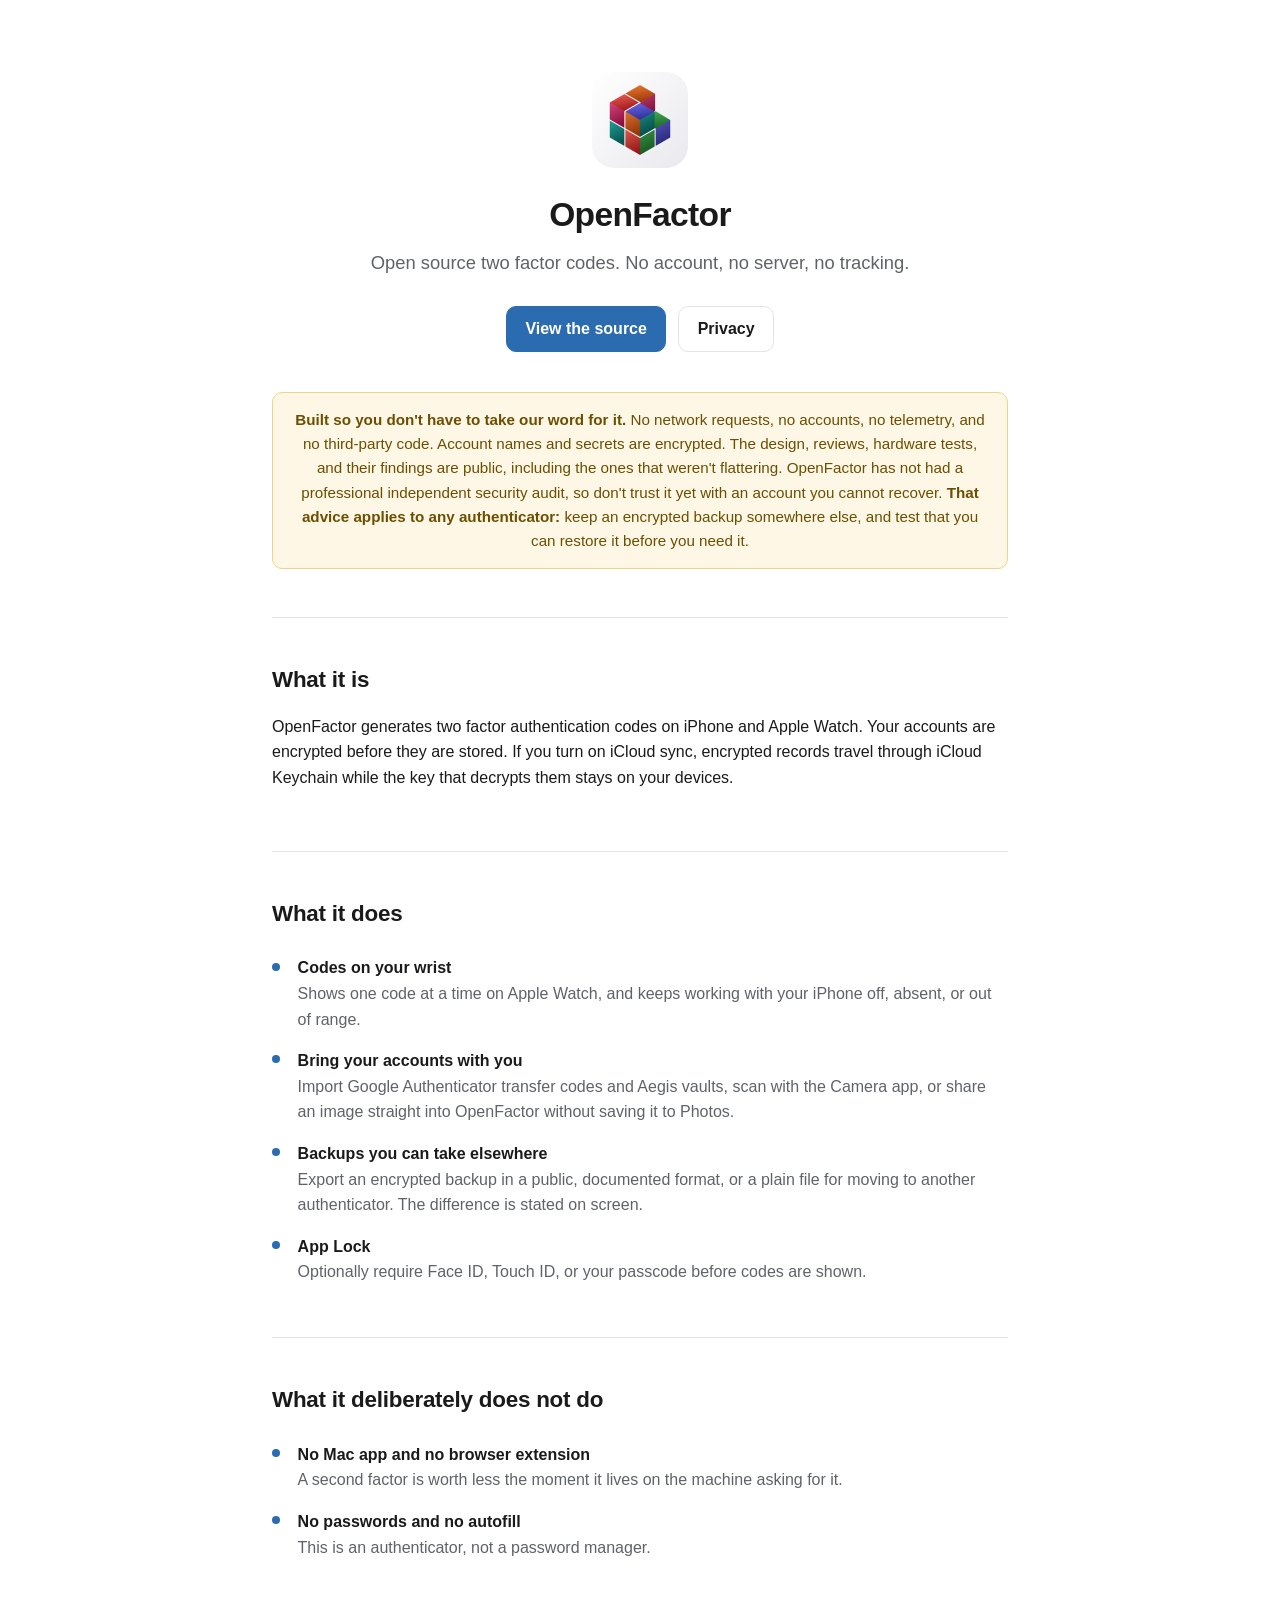
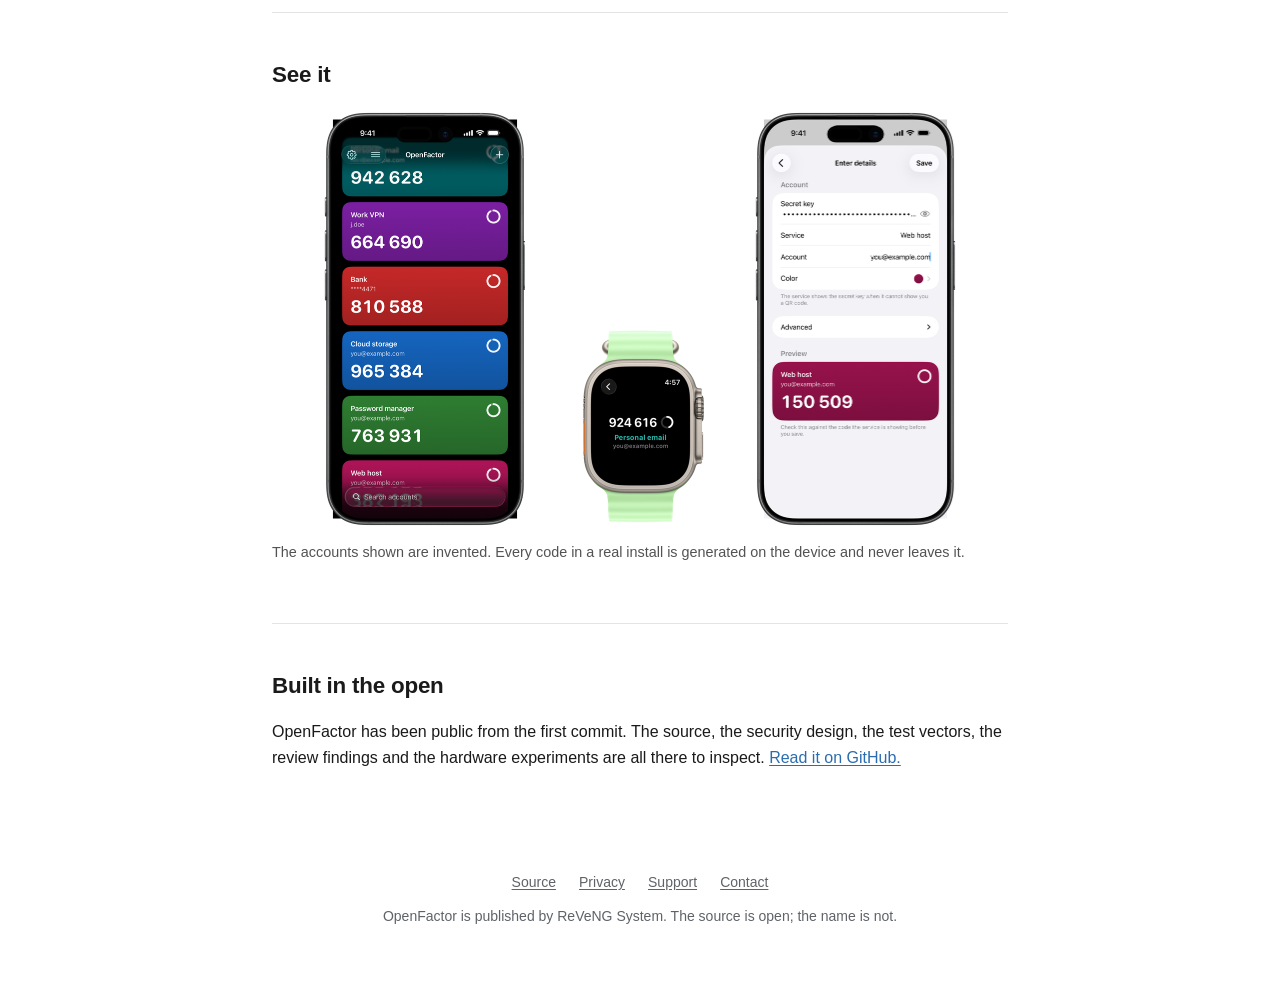
==== site/index.html @ 3990916a "docs: tighten the site, and stop hedging a claim the repository makes flatly Feedback from a reviewe" ====
<!doctype html>
<html lang="en">
<head>
  <meta charset="utf-8">
  <meta name="viewport" content="width=device-width, initial-scale=1">
  <title>OpenFactor</title>
  <meta name="description" content="An open source two factor authenticator for iPhone and Apple Watch. No account, no server, no tracking.">
  <link rel="icon" href="assets/icon-light.png">
  <link rel="stylesheet" href="assets/style.css">
</head>
<body>
  <main>
    <header class="hero">
      <img class="icon" src="assets/icon-light.png" alt="OpenFactor icon" width="96" height="96">
      <h1>OpenFactor</h1>
      <p class="tagline">Open source two factor codes. No account, no server, no tracking.</p>
      <div class="actions">
        <a class="btn primary" href="https://github.com/dragut-eth/openfactor">View the source</a>
        <a class="btn" href="privacy.html">Privacy</a>
      </div>

      <div class="status">
        <strong>Built so you don't have to take our word for it.</strong> No network requests, no
        accounts, no telemetry, and no third-party code. Account names and secrets are encrypted.
        The design, reviews, hardware tests, and their findings are public, including the ones
        that weren't flattering. OpenFactor has not had a professional independent security audit,
        so don't trust it yet with an account you cannot recover. <strong>That advice applies to
        any authenticator:</strong> keep an encrypted backup somewhere else, and test that you can
        restore it before you need it.
      </div>
    </header>

    <section>
      <h2>What it is</h2>
      <p>
        OpenFactor generates two factor authentication codes on iPhone and Apple Watch. Your
        accounts are encrypted before they are stored. If you turn on iCloud sync, encrypted
        records travel through iCloud Keychain while the key that decrypts them stays on your
        devices.
      </p>
    </section>

    <section>
      <h2>What it does</h2>
      <ul class="points">
        <li>
          <strong>Codes on your wrist</strong>
          <span>Shows one code at a time on Apple Watch, and keeps working with your iPhone off,
          absent, or out of range.</span>
        </li>
        <li>
          <strong>Bring your accounts with you</strong>
          <span>Import Google Authenticator transfer codes and Aegis vaults, scan with the Camera
          app, or share an image straight into OpenFactor without saving it to Photos.</span>
        </li>
        <li>
          <strong>Backups you can take elsewhere</strong>
          <span>Export an encrypted backup in a public, documented format, or a plain file for
          moving to another authenticator. The difference is stated on screen.</span>
        </li>
        <li>
          <strong>App Lock</strong>
          <span>Optionally require Face ID, Touch ID, or your passcode before codes are
          shown.</span>
        </li>
      </ul>
    </section>

    <section>
      <h2>What it deliberately does not do</h2>
      <ul class="points">
        <li>
          <strong>No Mac app and no browser extension</strong>
          <span>A second factor is worth less the moment it lives on the machine asking for
          it.</span>
        </li>
        <li>
          <strong>No passwords and no autofill</strong>
          <span>This is an authenticator, not a password manager.</span>
        </li>
      </ul>
    </section>

    <section>
      <h2>See it</h2>
      <div class="shots">
        <img src="assets/screenshots/list.png" width="411" height="840"
             alt="The account list on iPhone, six accounts each showing a six digit code and a
                  countdown ring">
        <img class="watch" src="assets/screenshots/watch.png" width="258" height="412"
             alt="A single code filling the screen of an Apple Watch Ultra">
        <img src="assets/screenshots/add.png" width="411" height="840"
             alt="Adding an account on iPhone, with the camera ready to scan a QR code">
      </div>
      <p class="note">
        The accounts shown are invented. Every code in a real install is generated on the device
        and never leaves it.
      </p>
    </section>

    <section>
      <h2>Built in the open</h2>
      <p>
        OpenFactor has been public from the first commit. The source, the security design, the
        test vectors, the review findings and the hardware experiments are all there to inspect.
        <a href="https://github.com/dragut-eth/openfactor">Read it on GitHub.</a>
      </p>
    </section>
  </main>

  <footer>
    <nav>
      <a href="https://github.com/dragut-eth/openfactor">Source</a>
      <a href="privacy.html">Privacy</a>
      <a href="https://github.com/dragut-eth/openfactor/issues">Support</a>
      <a href="mailto:info@openfactor.dev">Contact</a>
    </nav>
    <div>OpenFactor is published by ReVeNG System. The source is open; the name is not.</div>
  </footer>
</body>
</html>
---- site/assets/style.css ----
/* One stylesheet, no framework, no build. Matches the app's plainness.
   Light only, deliberately: the app icon used here has a near-white background, so a dark
   page would sit a bright tile on a dark ground. One palette, one icon, always matching. */

:root {
  /* Tells the browser this page is light, so it stops darkening scrollbars, form
     controls and the space beyond the page when the OS is in dark mode. */
  color-scheme: light;

  --bg: #ffffff;
  --fg: #1a1a1a;
  --muted: #5f6368;
  --line: #e4e4e7;
  --accent: #2b6cb0;
  --card: #fafafa;
  --warn-bg: #fff7e6;
  --warn-line: #f0d38a;
  --warn-fg: #6b4e00;
  --max: 46rem;
}

* { box-sizing: border-box; }

html { -webkit-text-size-adjust: 100%; }

body {
  margin: 0;
  background: var(--bg);
  color: var(--fg);
  font: 16px/1.6 -apple-system, BlinkMacSystemFont, "Segoe UI", Roboto, Helvetica, Arial, sans-serif;
  padding: 0 1.25rem;
}

main { max-width: var(--max); margin: 0 auto; }

a { color: var(--accent); text-underline-offset: 2px; }

/* Header */
header.hero {
  text-align: center;
  padding: 4.5rem 0 3rem;
  border-bottom: 1px solid var(--line);
}
header.hero img.icon {
  width: 96px; height: 96px;
  border-radius: 22px;
  display: block; margin: 0 auto 1.25rem;
}
header.hero h1 { font-size: 2.1rem; margin: 0 0 .4rem; letter-spacing: -0.02em; }
header.hero p.tagline { font-size: 1.15rem; color: var(--muted); margin: 0 0 1.75rem; }

.actions { display: flex; gap: .75rem; justify-content: center; flex-wrap: wrap; }
.btn {
  display: inline-block;
  padding: .6rem 1.15rem;
  border-radius: 10px;
  text-decoration: none;
  font-weight: 600;
  border: 1px solid var(--line);
  color: var(--fg);
}
.btn.primary { background: var(--accent); color: #fff; border-color: var(--accent); }

/* Status banner */
.status {
  background: var(--warn-bg);
  border: 1px solid var(--warn-line);
  color: var(--warn-fg);
  border-radius: 10px;
  padding: .9rem 1.1rem;
  margin: 2.5rem 0 0;
  font-size: .95rem;
}
.status strong { font-weight: 700; }

/* Sections */
section { padding: 2.75rem 0; border-bottom: 1px solid var(--line); }
section:last-of-type { border-bottom: 0; }
section h2 { font-size: 1.4rem; margin: 0 0 1rem; letter-spacing: -0.01em; }

ul.points { list-style: none; padding: 0; margin: 0; }
ul.points li { padding: .5rem 0 .5rem 1.6rem; position: relative; }
ul.points li::before {
  content: "";
  position: absolute; left: 0; top: .95rem;
  width: .5rem; height: .5rem; border-radius: 50%;
  background: var(--accent);
}
ul.points li strong { display: block; }
ul.points li span { color: var(--muted); }

/* Screenshots */
/* **Heights, not widths, and that is the whole point.** A grid stretching each image to a column
   made the Ultra render as tall as the iPhone, so a 49 mm watch looked like a tablet. These are
   Apple's own product bezels, so the devices are already at their true relative size: the phone
   bezel spans about 152 mm and the watch about 75 mm, and the images are exported at heights in
   that same ratio. Sizing by height and letting width follow keeps it. */
.shots {
  display: flex;
  flex-wrap: wrap;
  align-items: flex-end;
  justify-content: center;
  gap: clamp(1rem, 4vw, 3rem);
}
.shots img {
  height: clamp(260px, 42vw, 420px);
  width: auto;
  /* The bezels carry their own rounded corners and drop shadow, so a border or a background
     behind them would draw a rectangle around a picture of a phone. */
  border: 0;
  background: none;
}
.shots img.watch {
  /* 412/840, the exported ratio, which is 75 mm against 152 mm. */
  height: clamp(128px, 20.6vw, 206px);
}

/* Under the screenshots: says the accounts in them are invented. Small, because it is a caption
   rather than a claim, and present because a grid of plausible looking bank codes should say so. */
.note {
  font-size: .9rem;
  opacity: .75;
  margin-top: .75rem;
}

/* Footer */
footer {
  max-width: var(--max);
  margin: 0 auto;
  padding: 2.5rem 0 3.5rem;
  color: var(--muted);
  font-size: .875rem;
  text-align: center;
}
footer a { color: var(--muted); }
footer nav { margin-bottom: .75rem; }
footer nav a { margin: 0 .6rem; }
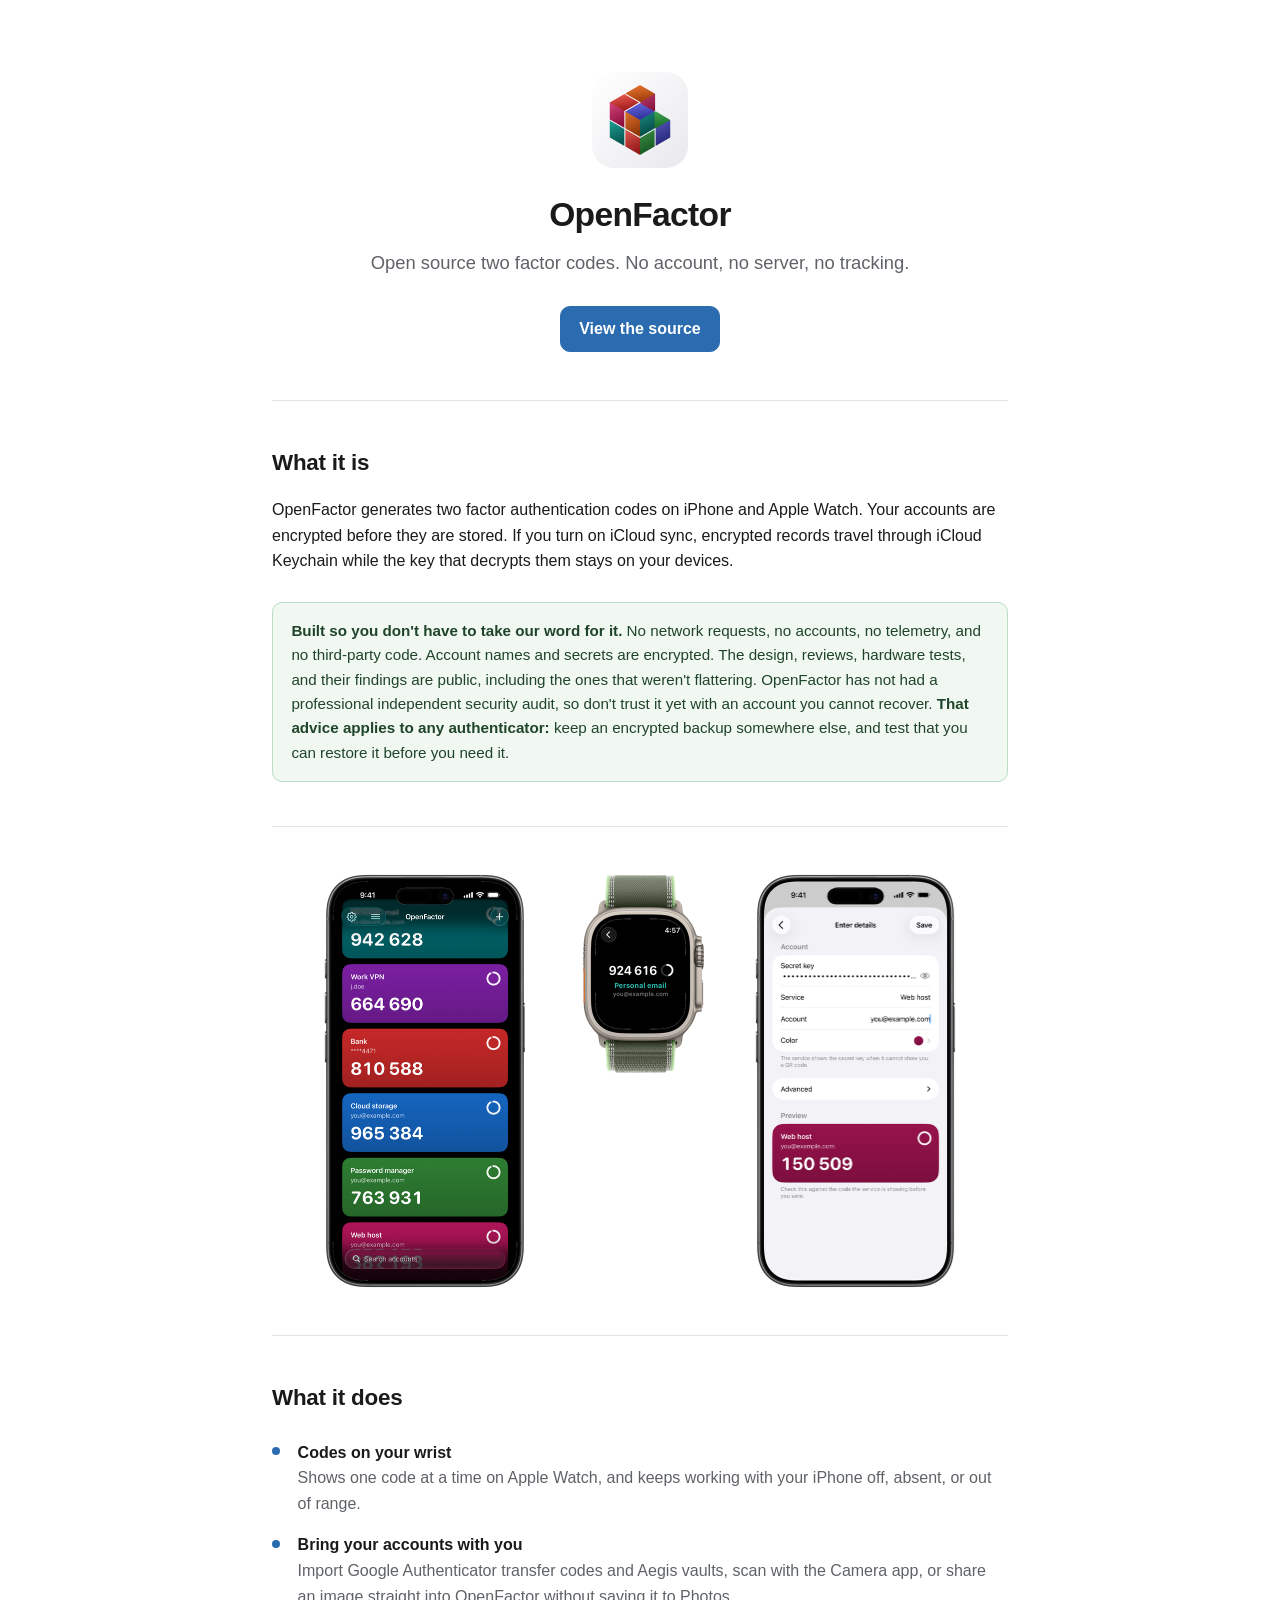
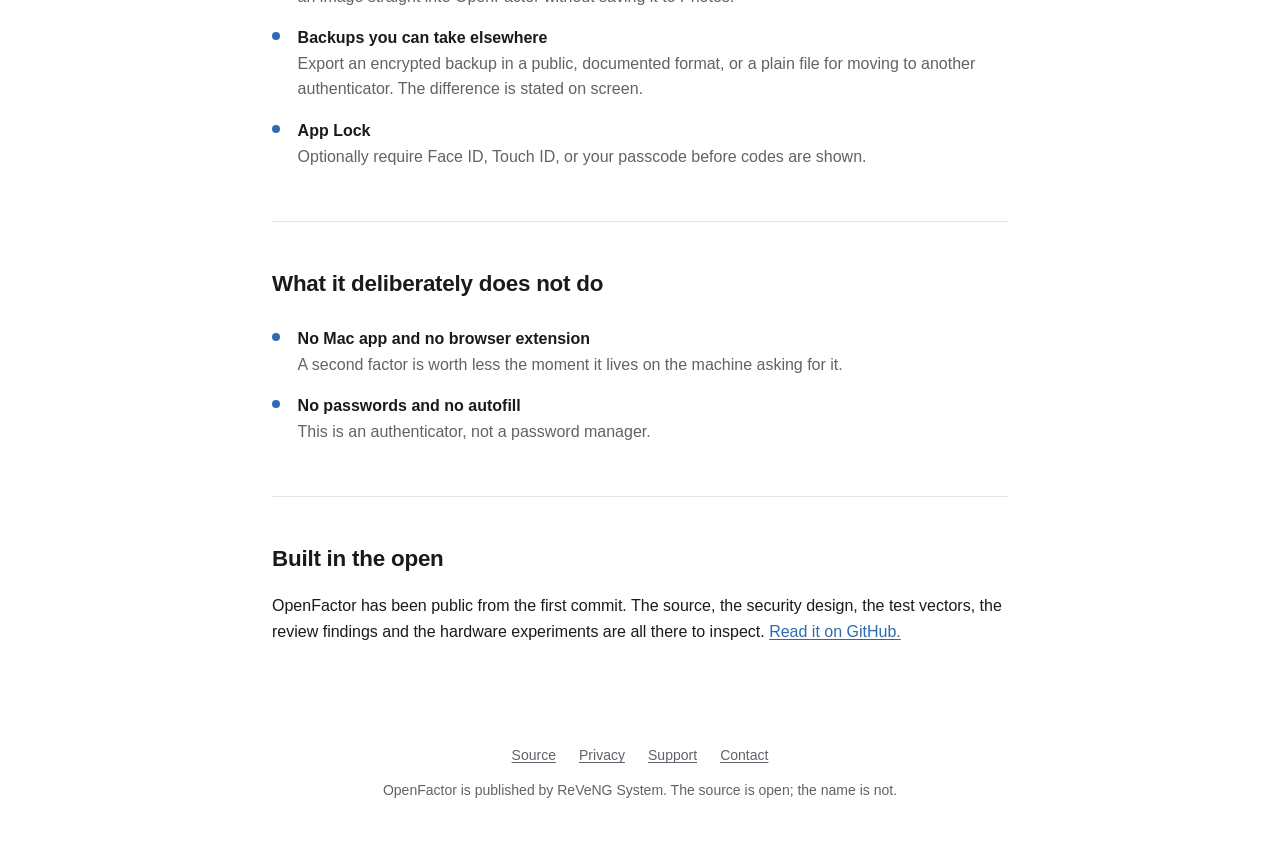
==== commit 5e8c1143: "docs: reorder the page, and the statement stops looking like a warning Structure changes from Xavier" ====
--- a/site/index.html
+++ b/site/index.html
@@ -16,18 +16,8 @@
       <p class="tagline">Open source two factor codes. No account, no server, no tracking.</p>
       <div class="actions">
         <a class="btn primary" href="https://github.com/dragut-eth/openfactor">View the source</a>
-        <a class="btn" href="privacy.html">Privacy</a>
       </div>
 
-      <div class="status">
-        <strong>Built so you don't have to take our word for it.</strong> No network requests, no
-        accounts, no telemetry, and no third-party code. Account names and secrets are encrypted.
-        The design, reviews, hardware tests, and their findings are public, including the ones
-        that weren't flattering. OpenFactor has not had a professional independent security audit,
-        so don't trust it yet with an account you cannot recover. <strong>That advice applies to
-        any authenticator:</strong> keep an encrypted backup somewhere else, and test that you can
-        restore it before you need it.
-      </div>
     </header>
 
     <section>
@@ -38,6 +28,28 @@
         records travel through iCloud Keychain while the key that decrypts them stays on your
         devices.
       </p>
+
+      <div class="statement">
+        <strong>Built so you don't have to take our word for it.</strong> No network requests, no
+        accounts, no telemetry, and no third-party code. Account names and secrets are encrypted.
+        The design, reviews, hardware tests, and their findings are public, including the ones
+        that weren't flattering. OpenFactor has not had a professional independent security audit,
+        so don't trust it yet with an account you cannot recover. <strong>That advice applies to
+        any authenticator:</strong> keep an encrypted backup somewhere else, and test that you can
+        restore it before you need it.
+      </div>
+    </section>
+
+    <section class="shots-section">
+      <div class="shots">
+        <img src="assets/screenshots/list.png" width="411" height="840"
+             alt="The account list on iPhone, six accounts each showing a six digit code and a
+                  countdown ring">
+        <img class="watch" src="assets/screenshots/watch.png" width="258" height="412"
+             alt="A single code filling the screen of an Apple Watch Ultra">
+        <img src="assets/screenshots/add.png" width="411" height="840"
+             alt="Adding an account on iPhone, with the camera ready to scan a QR code">
+      </div>
     </section>
 
     <section>
@@ -81,22 +93,6 @@
       </ul>
     </section>
 
-    <section>
-      <h2>See it</h2>
-      <div class="shots">
-        <img src="assets/screenshots/list.png" width="411" height="840"
-             alt="The account list on iPhone, six accounts each showing a six digit code and a
-                  countdown ring">
-        <img class="watch" src="assets/screenshots/watch.png" width="258" height="412"
-             alt="A single code filling the screen of an Apple Watch Ultra">
-        <img src="assets/screenshots/add.png" width="411" height="840"
-             alt="Adding an account on iPhone, with the camera ready to scan a QR code">
-      </div>
-      <p class="note">
-        The accounts shown are invented. Every code in a real install is generated on the device
-        and never leaves it.
-      </p>
-    </section>
 
     <section>
       <h2>Built in the open</h2>
--- a/site/assets/style.css
+++ b/site/assets/style.css
@@ -13,9 +13,12 @@
   --line: #e4e4e7;
   --accent: #2b6cb0;
   --card: #fafafa;
-  --warn-bg: #fff7e6;
-  --warn-line: #f0d38a;
-  --warn-fg: #6b4e00;
+  /* **Green, and it is not a warning any more.** This box used to be amber, because it used to
+     open with what the app lacked. It now opens with what the app is and closes with the audit
+     caveat, so an alert palette contradicted the first sentence before anybody read it. */
+  --note-bg: #f1f8f2;
+  --note-line: #bcdcc3;
+  --note-fg: #1f4429;
   --max: 46rem;
 }
 
@@ -62,16 +65,22 @@
 .btn.primary { background: var(--accent); color: #fff; border-color: var(--accent); }
 
 /* Status banner */
-.status {
-  background: var(--warn-bg);
-  border: 1px solid var(--warn-line);
-  color: var(--warn-fg);
+.statement {
+  background: var(--note-bg);
+  border: 1px solid var(--note-line);
+  color: var(--note-fg);
   border-radius: 10px;
-  padding: .9rem 1.1rem;
-  margin: 2.5rem 0 0;
+  padding: 1rem 1.15rem;
+  margin: 1.75rem 0 0;
   font-size: .95rem;
+  /* Left aligned. It sat inside the centred hero and inherited that, which turned a paragraph of
+     prose into a centred block nobody reads to the end of. */
+  text-align: left;
 }
-.status strong { font-weight: 700; }
+.statement strong { font-weight: 700; }
+
+/* The screenshots stand on their own: no heading, no caption, no rule under them. */
+.shots-section { padding: 2.75rem 0; border-bottom: 1px solid var(--line); }
 
 /* Sections */
 section { padding: 2.75rem 0; border-bottom: 1px solid var(--line); }
@@ -98,7 +107,7 @@
 .shots {
   display: flex;
   flex-wrap: wrap;
-  align-items: flex-end;
+  align-items: flex-start;
   justify-content: center;
   gap: clamp(1rem, 4vw, 3rem);
 }
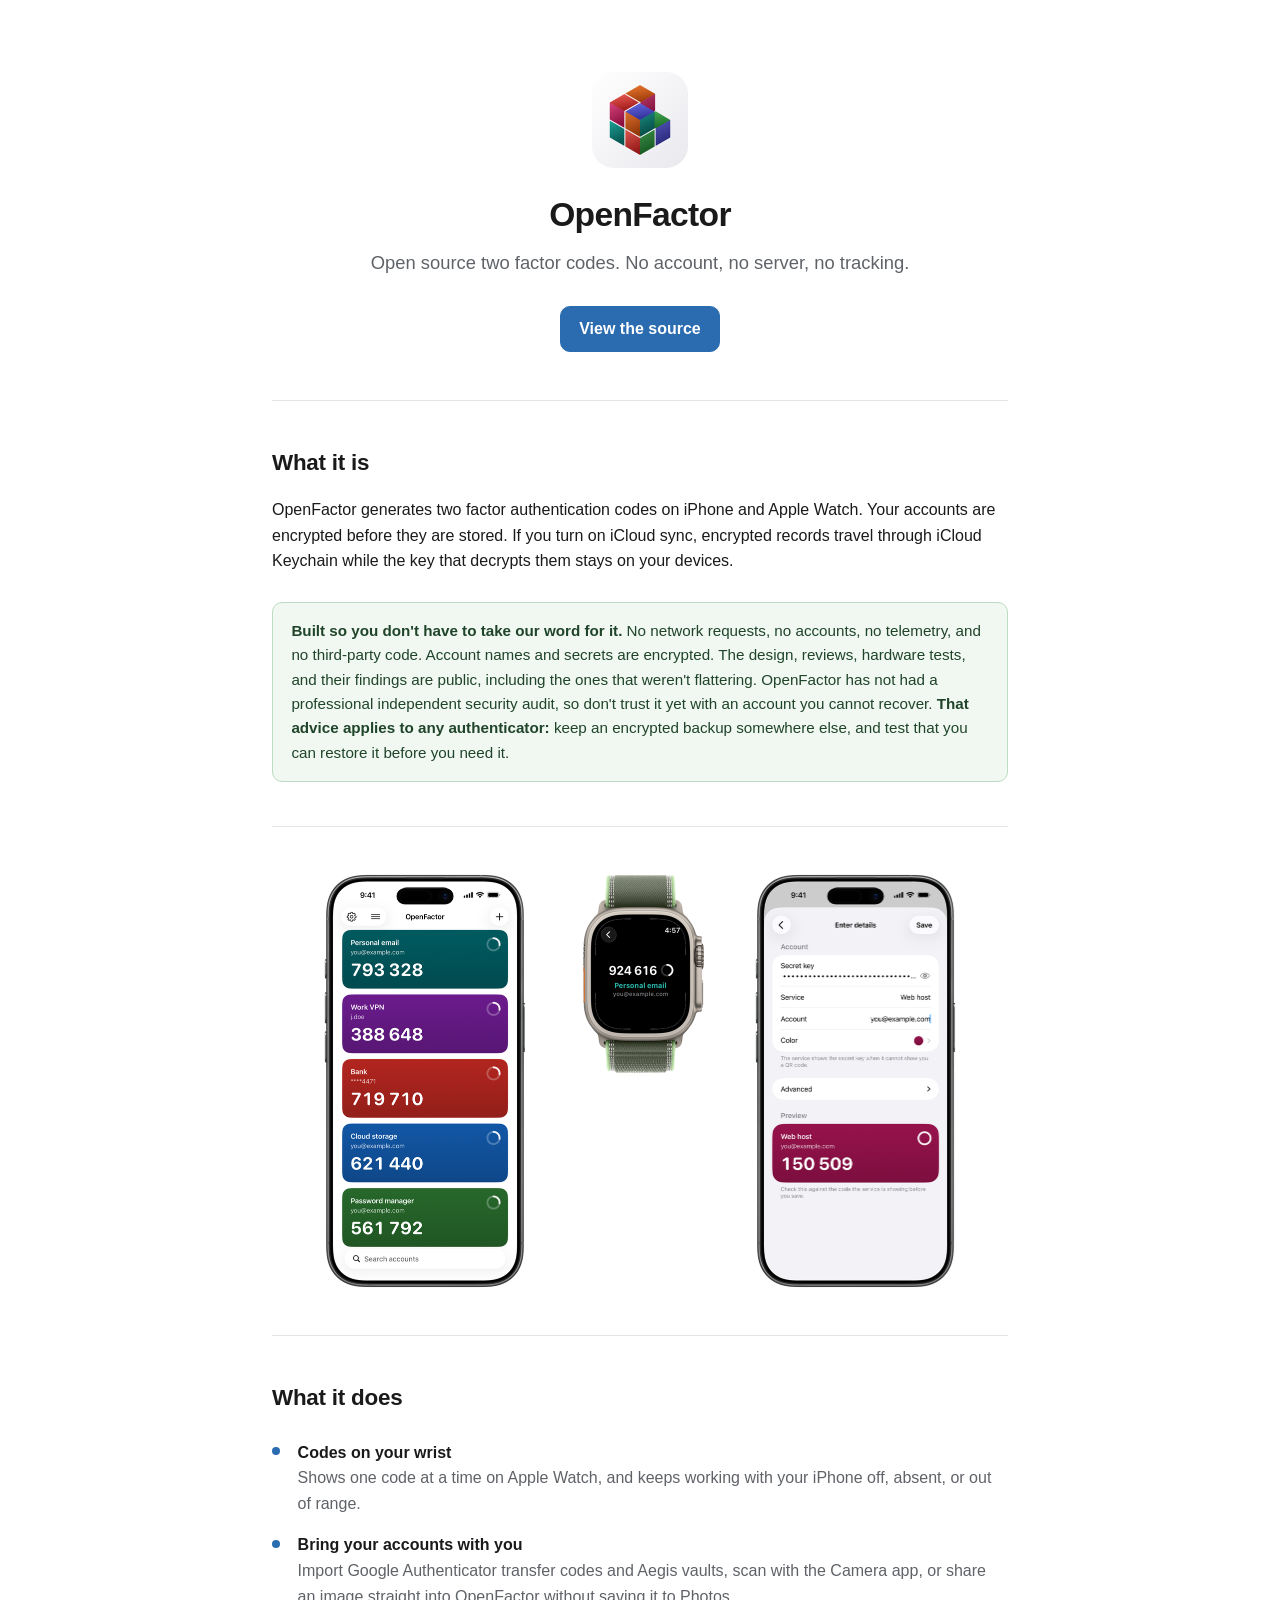
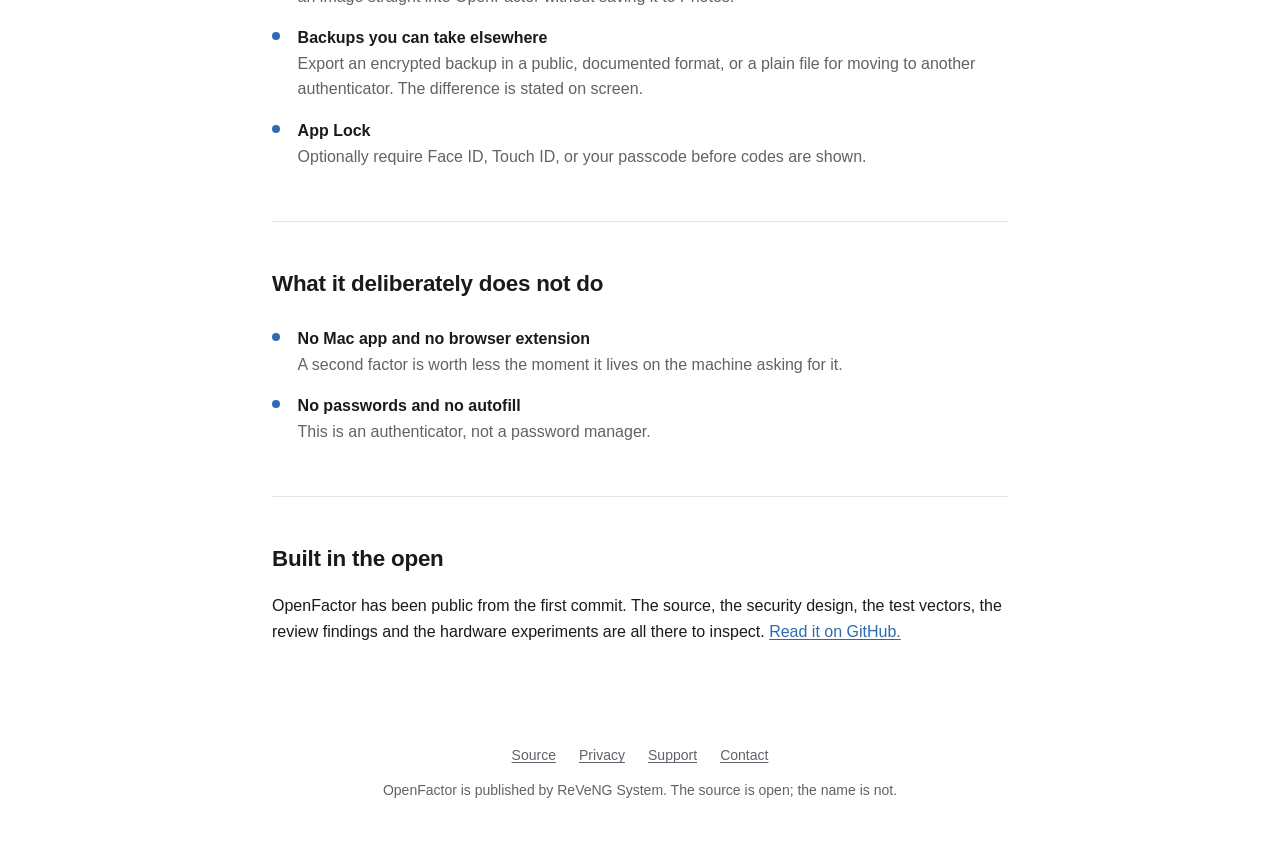
==== commit 47e1682f: "docs: the light account list, because the dark one was caught mid scroll Both are in App Store Conne" ====
--- a/site/index.html
+++ b/site/index.html
@@ -43,7 +43,7 @@
     <section class="shots-section">
       <div class="shots">
         <img src="assets/screenshots/list.png" width="411" height="840"
-             alt="The account list on iPhone, six accounts each showing a six digit code and a
+             alt="The account list on iPhone, five accounts each showing a six digit code and a
                   countdown ring">
         <img class="watch" src="assets/screenshots/watch.png" width="258" height="412"
              alt="A single code filling the screen of an Apple Watch Ultra">
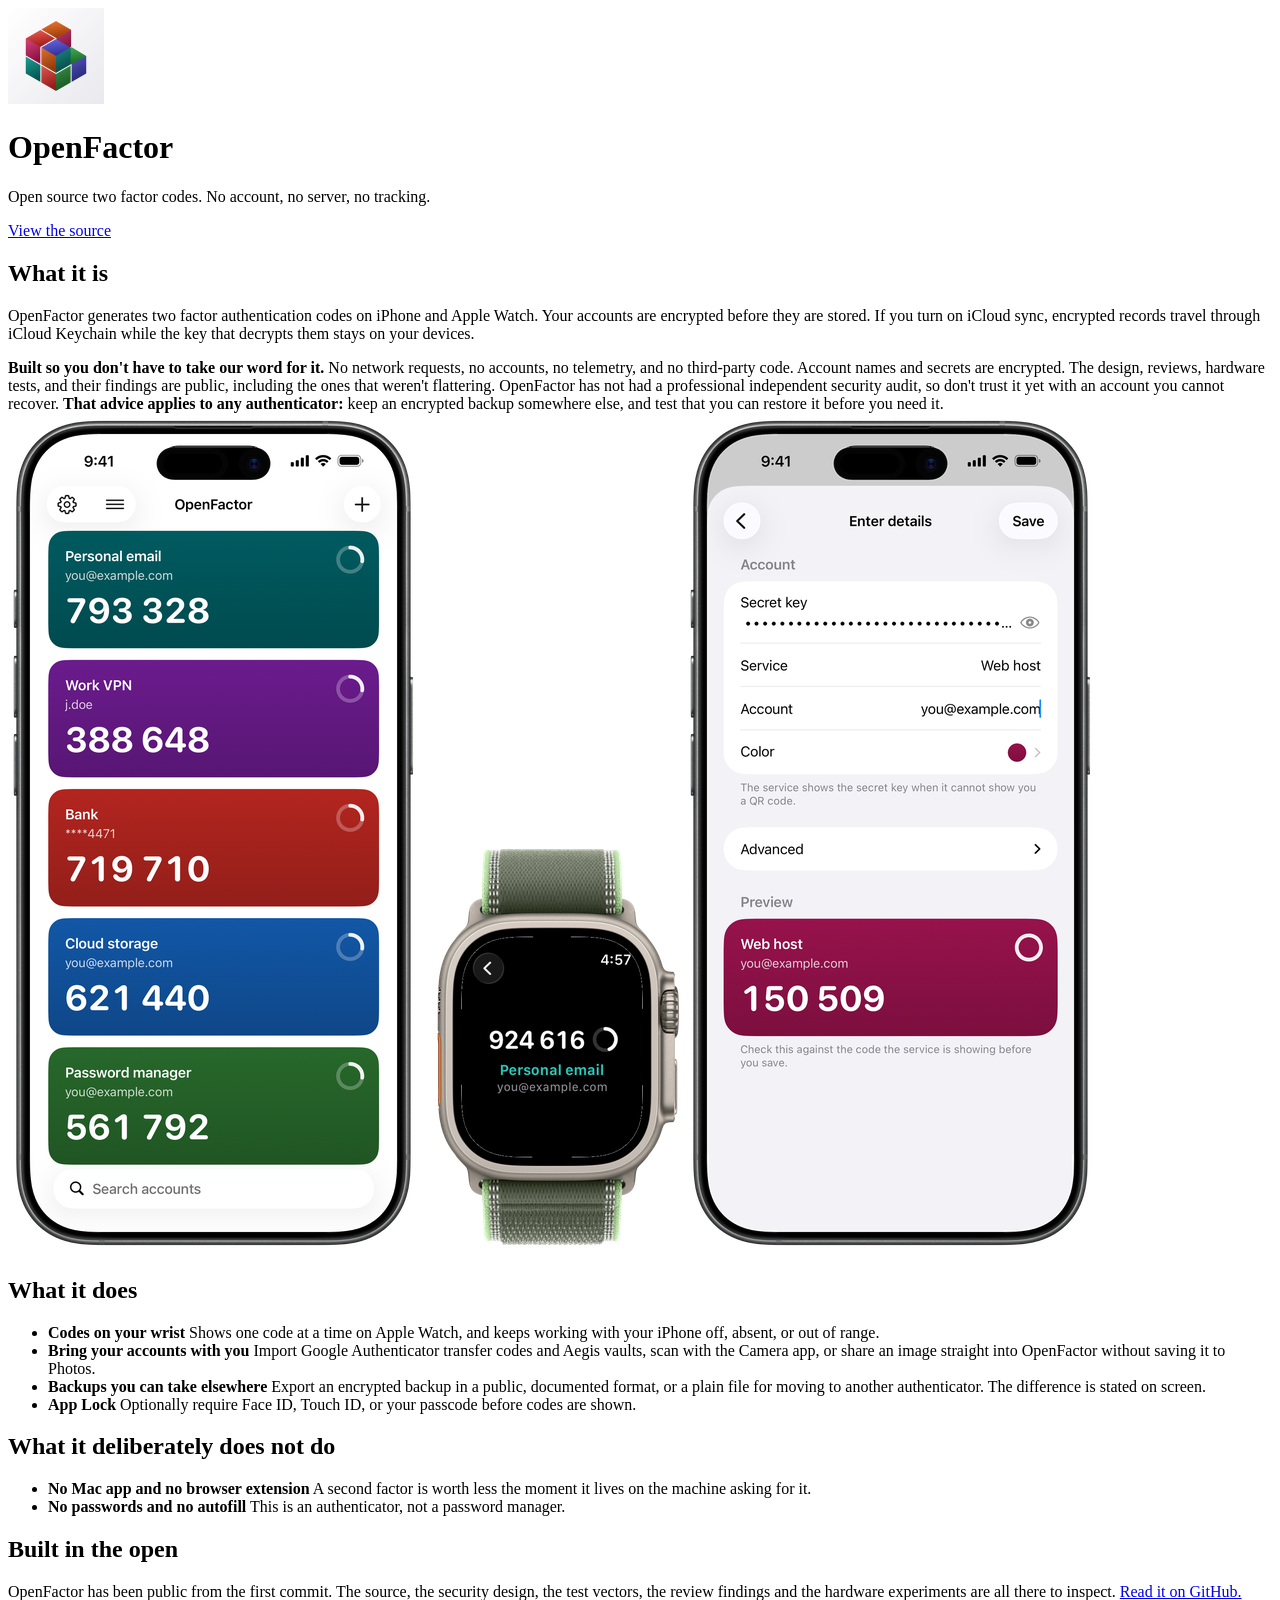
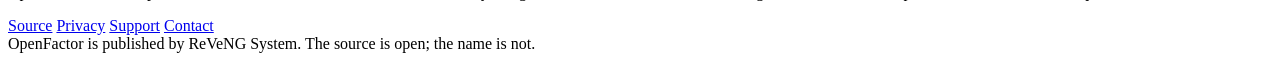
==== commit b60f3d0e: "site: a canonical, a card, and the head a shared link needs www resolves now and did not redirect, s" ====
--- a/site/index.html
+++ b/site/index.html
@@ -5,8 +5,32 @@
   <meta name="viewport" content="width=device-width, initial-scale=1">
   <title>OpenFactor</title>
   <meta name="description" content="An open source two factor authenticator for iPhone and Apple Watch. No account, no server, no tracking.">
-  <link rel="icon" href="assets/icon-light.png">
-  <link rel="stylesheet" href="assets/style.css">
+  <meta name="theme-color" content="#ffffff">
+  <!-- Stated in markup because style.css decides it deliberately: the app icon has a near white
+       background, so the site commits to light rather than following the visitor's system. -->
+  <meta name="color-scheme" content="light">
+  <meta name="author" content="ReVeNG System">
+  <link rel="icon" href="/assets/favicon-32.png" sizes="32x32">
+  <link rel="apple-touch-icon" href="/assets/apple-touch-icon.png">
+  <link rel="stylesheet" href="/assets/style.css">
+
+  <link rel="canonical" href="https://openfactor.dev/">
+
+  <!-- **og:image must be absolute.** A relative one silently fails on most scrapers, which is the
+       usual reason a card renders as a grey rectangle. The dimensions are declared so the first
+       paste renders at the right shape instead of after a re-crawl. -->
+  <meta property="og:type" content="website">
+  <meta property="og:site_name" content="OpenFactor">
+  <meta property="og:url" content="https://openfactor.dev/">
+  <meta property="og:title" content="OpenFactor">
+  <meta property="og:description" content="Open source two factor codes for iPhone and Apple Watch. No account, no server, no tracking.">
+  <meta property="og:image" content="https://openfactor.dev/assets/card.png">
+  <meta property="og:image:width" content="1200">
+  <meta property="og:image:height" content="630">
+  <meta property="og:image:alt" content="OpenFactor, open source two factor codes for iPhone and Apple Watch.">
+  <meta property="og:locale" content="en_US">
+  <!-- Twitter still reads its own card type rather than inferring one from Open Graph. -->
+  <meta name="twitter:card" content="summary_large_image">
 </head>
 <body>
   <main>
@@ -107,7 +131,7 @@
   <footer>
     <nav>
       <a href="https://github.com/dragut-eth/openfactor">Source</a>
-      <a href="privacy.html">Privacy</a>
+      <a href="/privacy">Privacy</a>
       <a href="https://github.com/dragut-eth/openfactor/issues">Support</a>
       <a href="mailto:info@openfactor.dev">Contact</a>
     </nav>
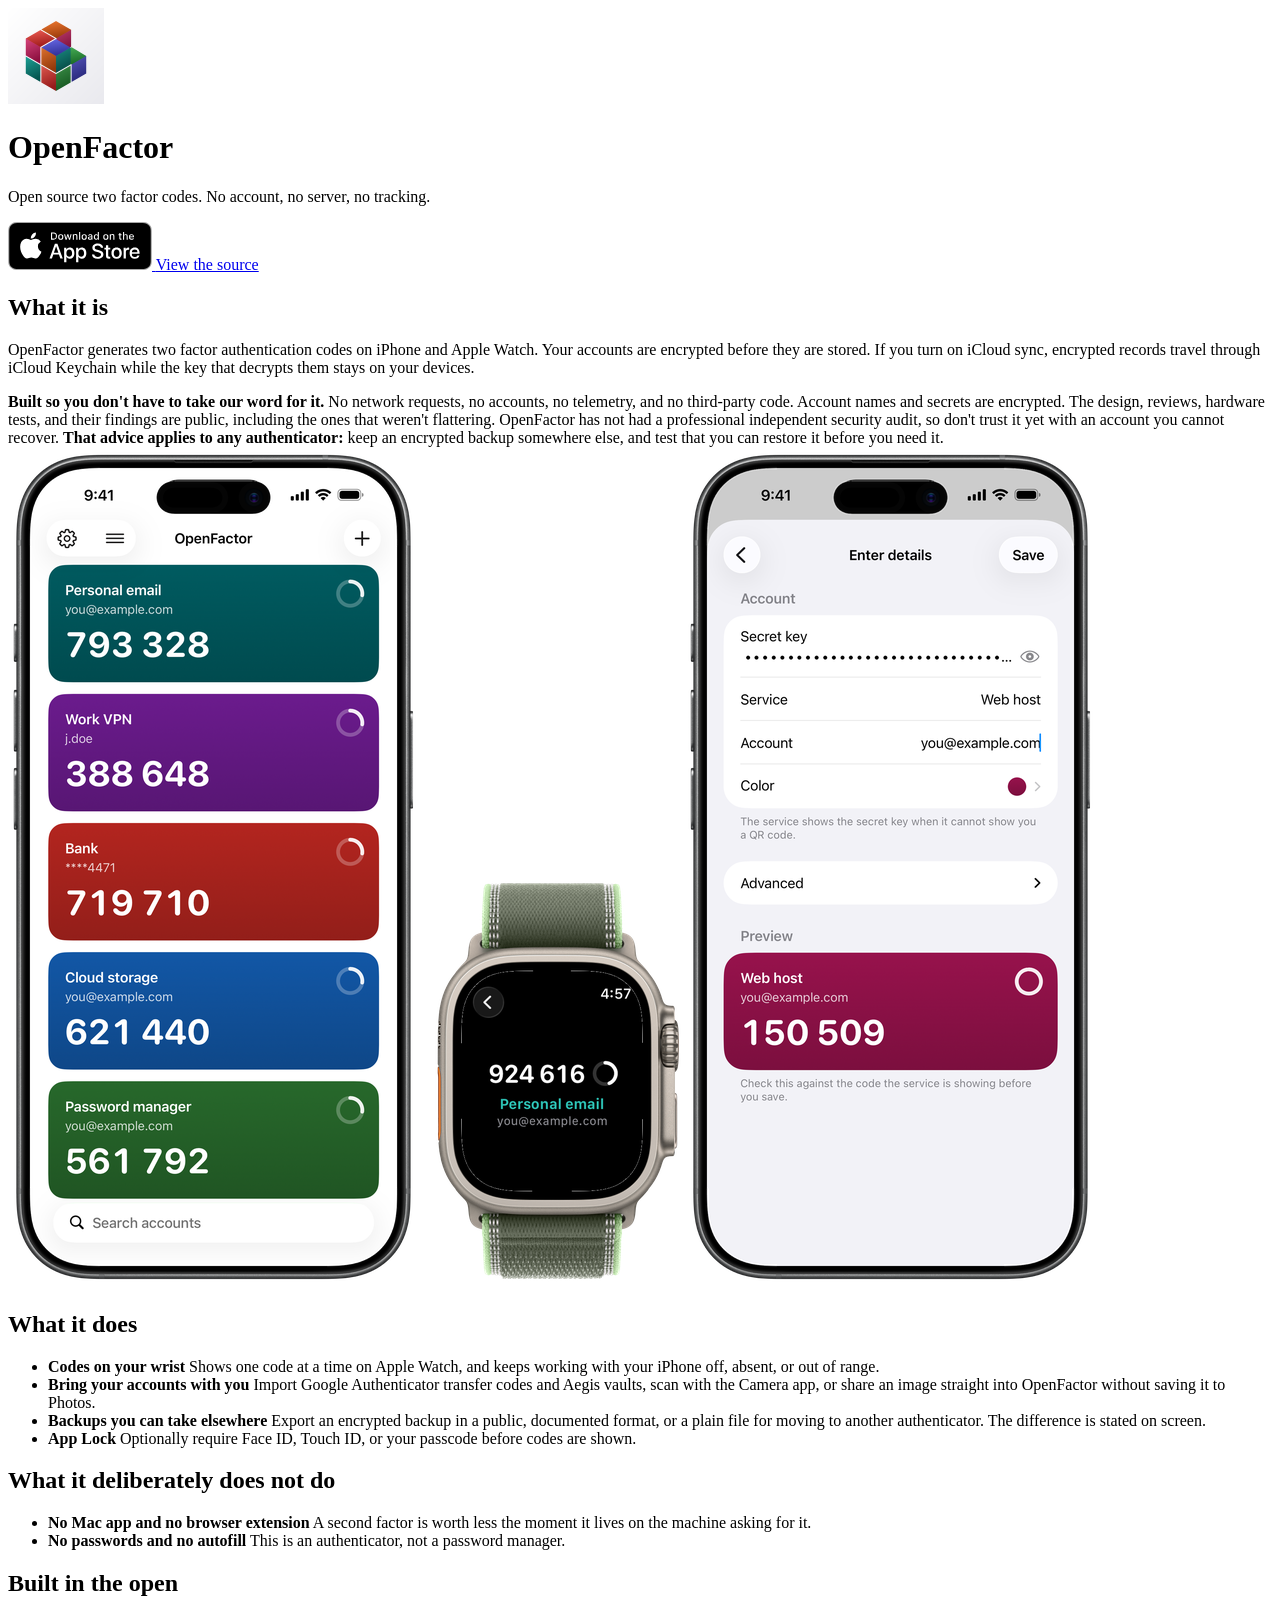
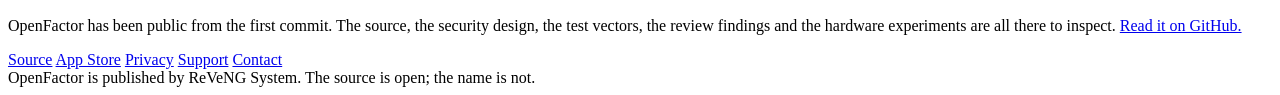
==== commit a0eacdae: "docs: 1.0 (8) is on the App Store, and the site and README say where The store link goes into README" ====
--- a/site/index.html
+++ b/site/index.html
@@ -3,13 +3,19 @@
 <head>
   <meta charset="utf-8">
   <meta name="viewport" content="width=device-width, initial-scale=1">
-  <title>OpenFactor</title>
+  <!-- **Longer than og:title on purpose.** This one appears in search results, where a bare brand
+       name nobody has heard of tells a searcher nothing. og:title stays plain "OpenFactor" because
+       a social card reads better with a short title above the description. -->
+  <title>OpenFactor: open source 2FA for iPhone and Apple Watch</title>
   <meta name="description" content="An open source two factor authenticator for iPhone and Apple Watch. No account, no server, no tracking.">
   <meta name="theme-color" content="#ffffff">
   <!-- Stated in markup because style.css decides it deliberately: the app icon has a near white
        background, so the site commits to light rather than following the visitor's system. -->
   <meta name="color-scheme" content="light">
   <meta name="author" content="ReVeNG System">
+  <link rel="icon" type="image/svg+xml" href="/assets/icon.svg">
+  <!-- The PNG stays as the fallback: Safari only gained SVG favicon support recently
+       and older versions ignore the line above entirely. -->
   <link rel="icon" href="/assets/favicon-32.png" sizes="32x32">
   <link rel="apple-touch-icon" href="/assets/apple-touch-icon.png">
   <link rel="stylesheet" href="/assets/style.css">
@@ -39,6 +45,9 @@
       <h1>OpenFactor</h1>
       <p class="tagline">Open source two factor codes. No account, no server, no tracking.</p>
       <div class="actions">
+        <a class="store" href="https://apps.apple.com/app/id6801968570">
+          <img src="assets/app-store-badge.svg" alt="Download on the App Store" width="144" height="48">
+        </a>
         <a class="btn primary" href="https://github.com/dragut-eth/openfactor">View the source</a>
       </div>
 
@@ -131,6 +140,7 @@
   <footer>
     <nav>
       <a href="https://github.com/dragut-eth/openfactor">Source</a>
+      <a href="https://apps.apple.com/app/id6801968570">App Store</a>
       <a href="/privacy">Privacy</a>
       <a href="https://github.com/dragut-eth/openfactor/issues">Support</a>
       <a href="mailto:info@openfactor.dev">Contact</a>
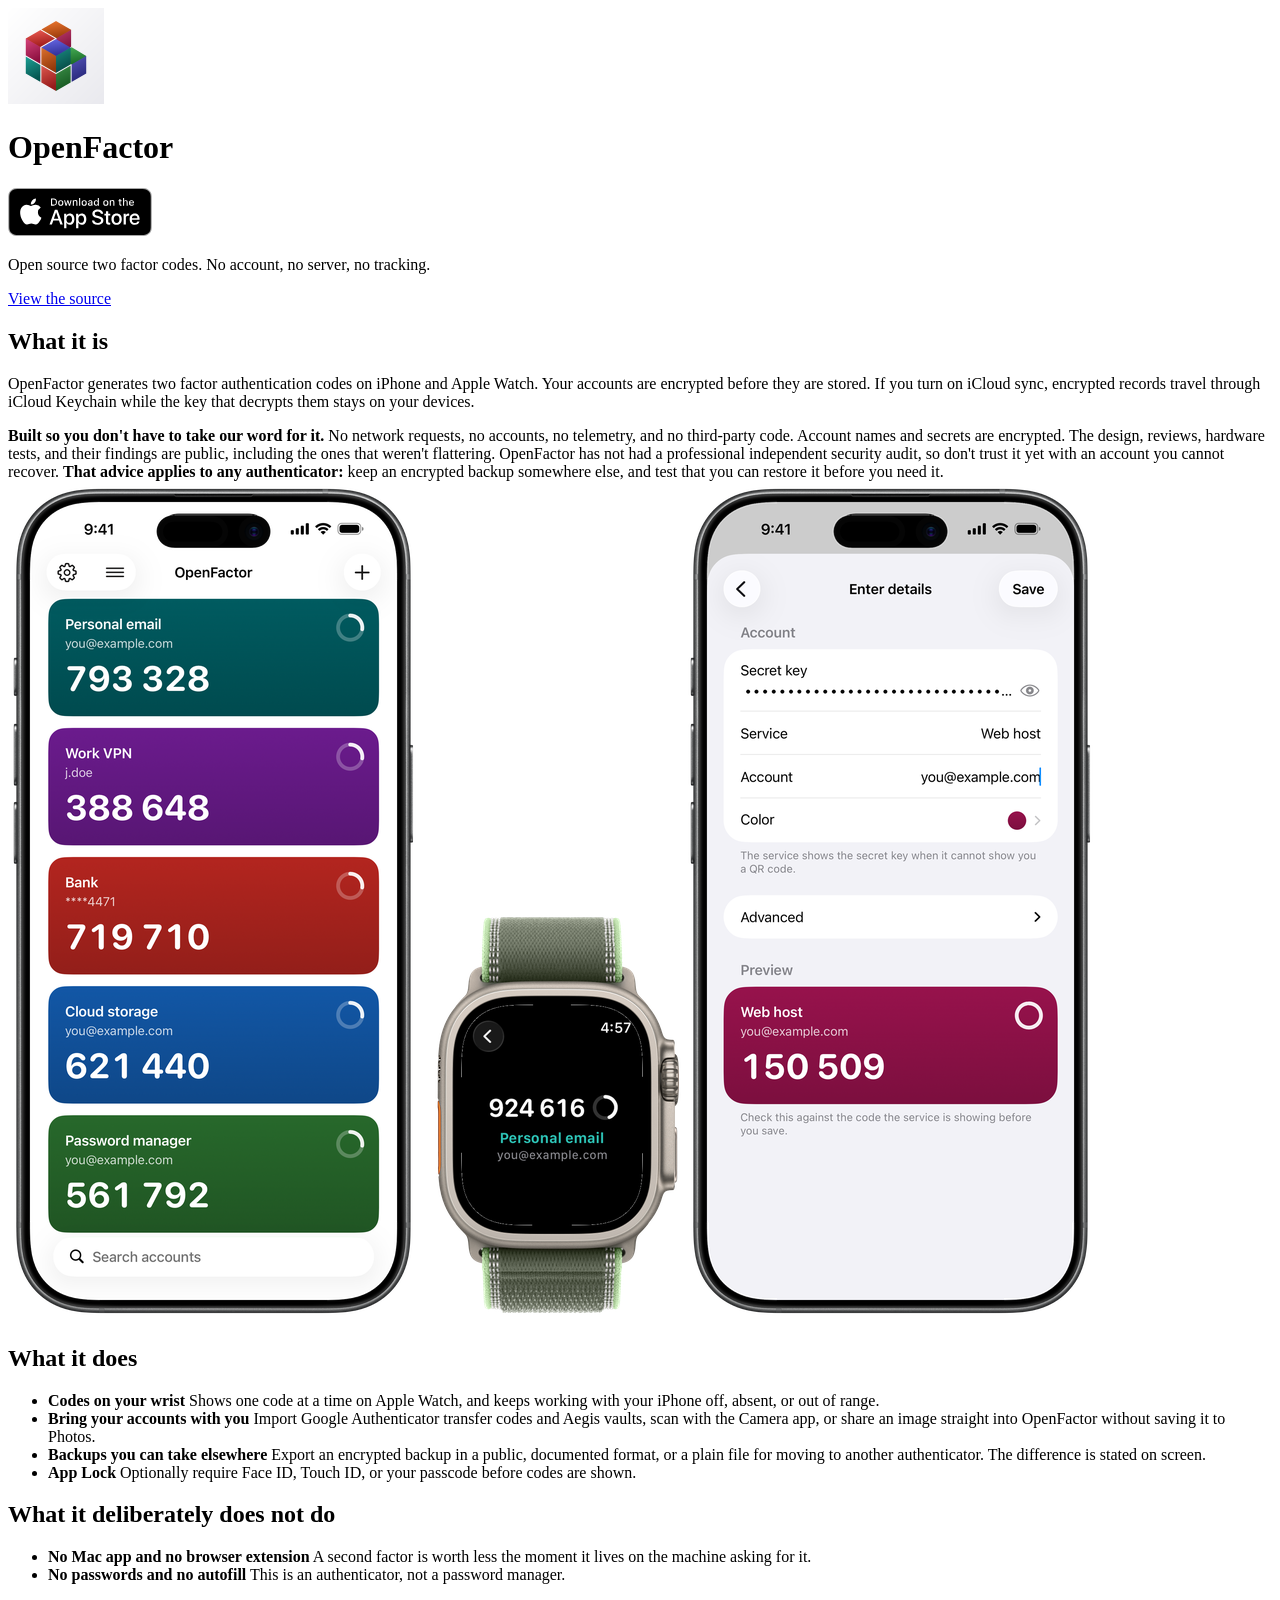
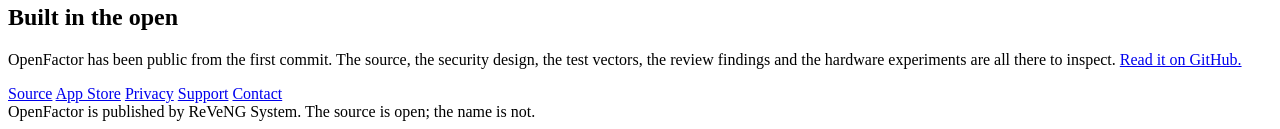
==== commit 3374480b: "site: the App Store badge sits between the name and the tagline Tried stacked above the source butto" ====
--- a/site/index.html
+++ b/site/index.html
@@ -43,11 +43,11 @@
     <header class="hero">
       <img class="icon" src="assets/icon-light.png" alt="OpenFactor icon" width="96" height="96">
       <h1>OpenFactor</h1>
+      <a class="store" href="https://apps.apple.com/app/id6801968570">
+        <img src="assets/app-store-badge.svg" alt="Download on the App Store" width="144" height="48">
+      </a>
       <p class="tagline">Open source two factor codes. No account, no server, no tracking.</p>
       <div class="actions">
-        <a class="store" href="https://apps.apple.com/app/id6801968570">
-          <img src="assets/app-store-badge.svg" alt="Download on the App Store" width="144" height="48">
-        </a>
         <a class="btn primary" href="https://github.com/dragut-eth/openfactor">View the source</a>
       </div>
 
